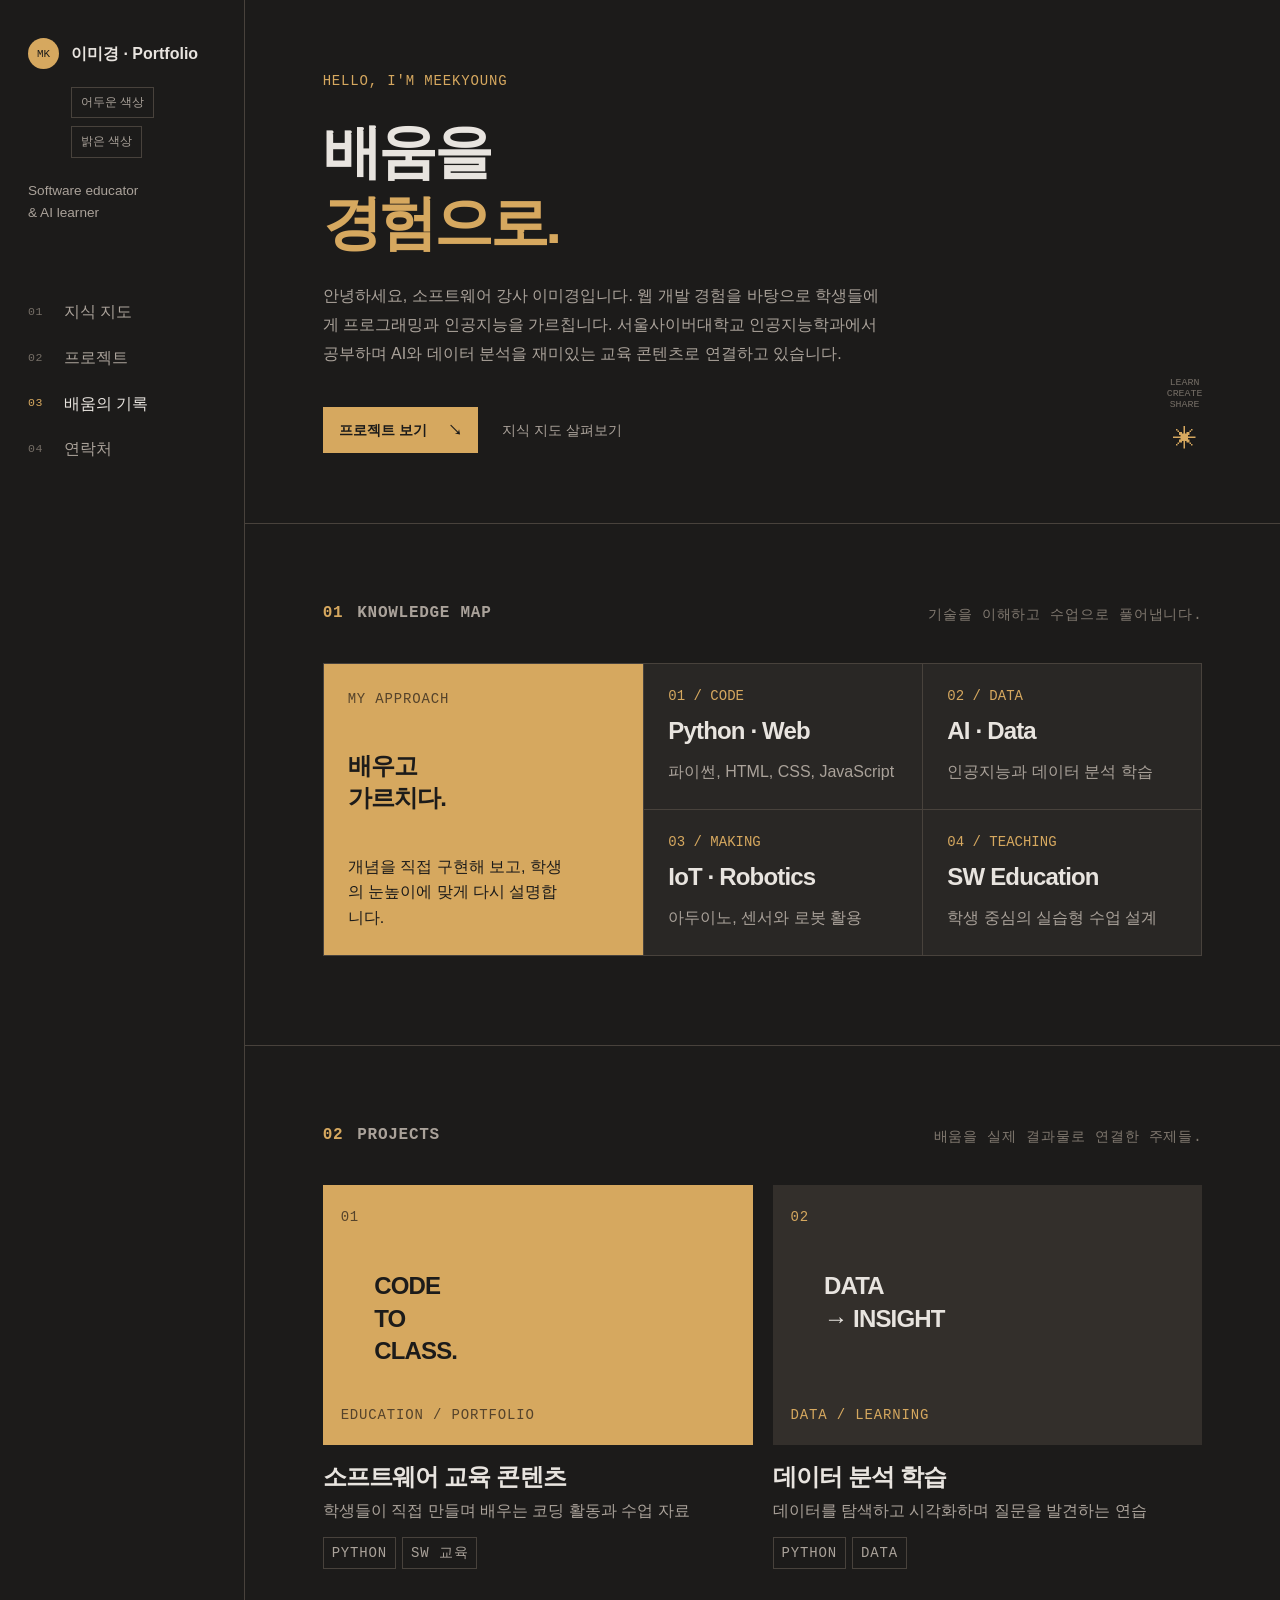
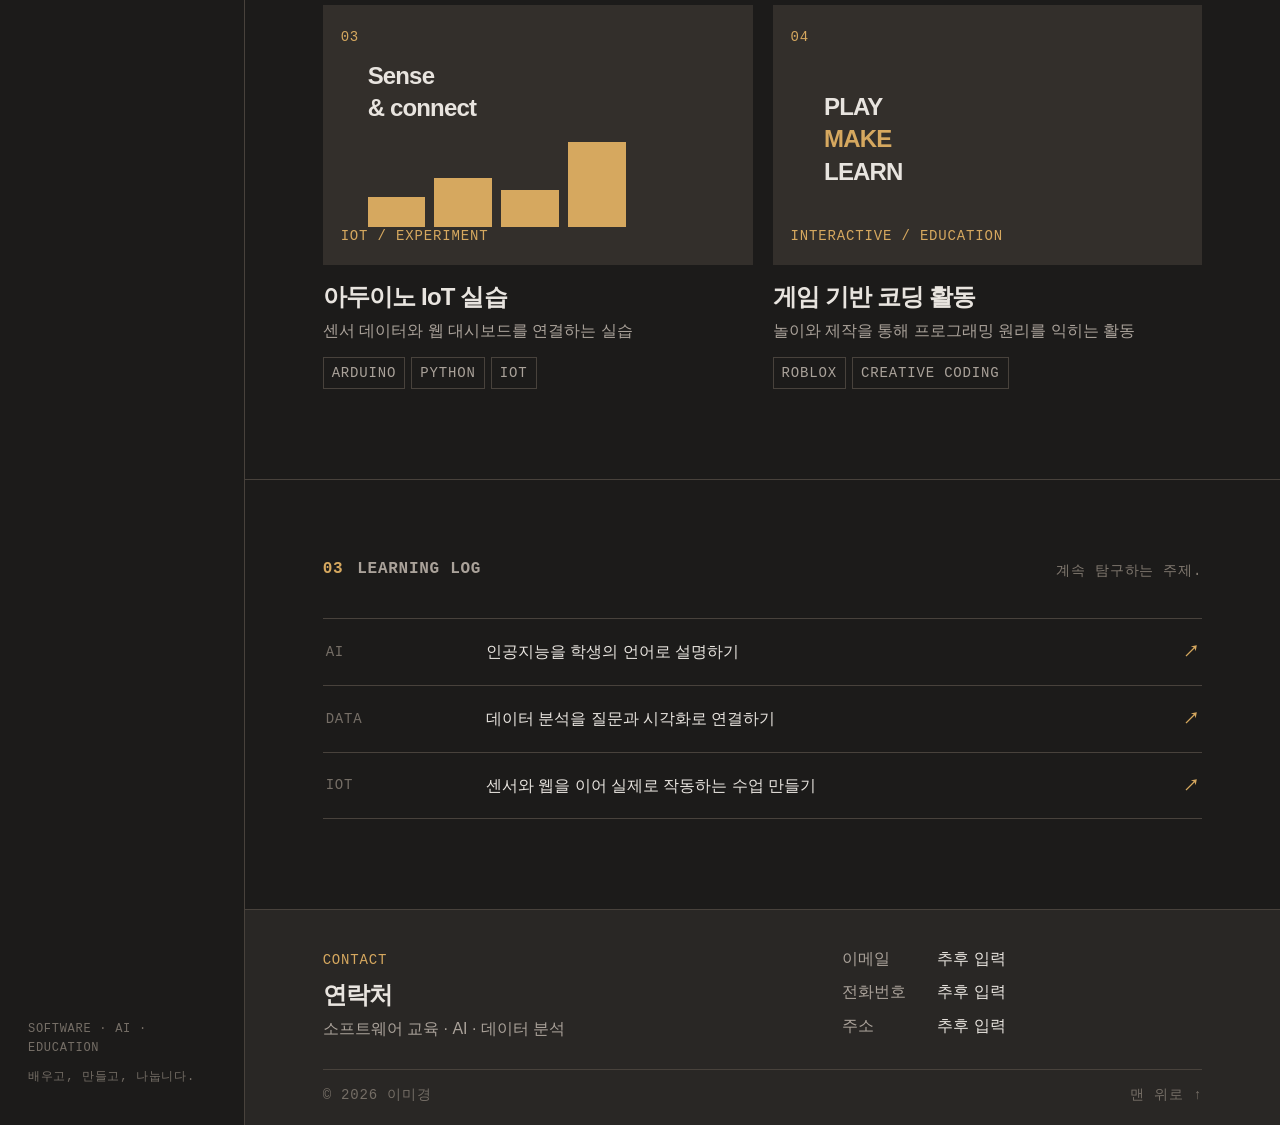
==== dark.html @ 1f7ee72e "0927_commit_3" ====
<!doctype html>
<html lang="ko">
  <head>
    <meta charset="UTF-8">
    <meta name="viewport" content="width=device-width, initial-scale=1">
    <meta name="description" content="이미경의 소프트웨어 교육·인공지능·데이터 분석 포트폴리오">
    <title>이미경 | 소프트웨어 교육 포트폴리오</title>
    <link rel="stylesheet" href="styles_dark.css">
    <script defer src="script.js"></script>
  </head>
  <body>
    <div class="site-frame">
      <aside class="sidebar">
        <a class="identity" href="#top">
            <span class="identity-mark">MK</span>
            <span>이미경 · Portfolio</span>
        </a>
        <div class="theme-choice" role="navigation">
          <a class="theme-link theme-dark" href="index.html">어두운 색상</a>
          <a class="theme-link theme-light" href="light.html">밝은 색상</a>
        </div>
        <p class="role">Software educator<br >& AI learner</p>
        <nav class="side-nav">
          <a href="#knowledge"><span>01</span> 지식 지도</a>
          <a href="#projects"><span>02</span> 프로젝트</a>
          <a href="#learning"><span>03</span> 배움의 기록</a>
          <a href="#contact"><span>04</span> 연락처</a>
        </nav>
        <div class="sidebar-bottom">
          <span>SOFTWARE · AI · EDUCATION</span>
          <span>배우고, 만들고, 나눕니다.</span>
        </div>
      </aside>
      <main id="top" class="content">
        <section id="about" class="intro section-block">
          <div class="intro-content">
            <p class="label">HELLO, I'M MEEKYOUNG</p>
            <h1>배움을<br><em>경험으로.</em></h1>
            <p class="intro-text">
              안녕하세요, 소프트웨어 강사 이미경입니다. 웹 개발 경험을 바탕으로
              학생들에게 프로그래밍과 인공지능을 가르칩니다. 서울사이버대학교
              인공지능학과에서 공부하며 AI와 데이터 분석을 재미있는 교육
              콘텐츠로 연결하고 있습니다.
            </p>
            <div class="intro-links">
              <a class="button" href="#projects">프로젝트 보기 <span>↘</span></a>
              <a class="under-link" href="#knowledge">지식 지도 살펴보기</a>
            </div>
          </div>
          <div class="intro-stamp">
            <span>LEARN<br>CREATE<br>SHARE</span><b>✳</b>
          </div>
        </section>

        <!-- Knowledge map -->
        <section id="knowledge" class="section-block">
          <div class="section-head">
            <div class="section-meta">
              <span>01</span><span>Knowledge map</span>
            </div>
            <p>기술을 이해하고 수업으로 풀어냅니다.</p>
          </div>
          <div class="knowledge-grid">
            <div class="knowledge-feature">
              <span class="label">MY APPROACH</span>
              <strong>배우고<br><em>가르치다.</em></strong>
              <p>
                개념을 직접 구현해 보고, 학생의 눈높이에 맞게 다시 설명합니다.
              </p>
            </div>
            <div class="knowledge-item">
              <span>01 / CODE</span><strong>Python · Web</strong>
              <p>파이썬, HTML, CSS, JavaScript</p>
            </div>
            <div class="knowledge-item">
              <span>02 / DATA</span><strong>AI · Data</strong>
              <p>인공지능과 데이터 분석 학습</p>
            </div>
            <div class="knowledge-item">
              <span>03 / MAKING</span><strong>IoT · Robotics</strong>
              <p>아두이노, 센서와 로봇 활용</p>
            </div>
            <div class="knowledge-item">
              <span>04 / TEACHING</span><strong>SW Education</strong>
              <p>학생 중심의 실습형 수업 설계</p>
            </div>
          </div>
        </section>

        
        <!-- project map -->
        <section id="projects" class="section-block">
          <div class="section-head">
            <div class="section-meta"><span>02</span><span>Projects</span></div>
            <p>배움을 실제 결과물로 연결한 주제들.</p>
          </div>
          <div class="projects-grid">
            <article class="project-card">
              <div class="project-art art-archive">
                <span>01</span><b>CODE<br>TO<br>CLASS.</b><i>education / portfolio</i>
              </div>
              <div class="project-copy">
                <div>
                  <h3>소프트웨어 교육 콘텐츠</h3>
                  <p>학생들이 직접 만들며 배우는 코딩 활동과 수업 자료</p>
                </div>
              </div>
              <div class="tags"><span>Python</span><span>SW 교육</span></div>
            </article>
            <article class="project-card">
              <div class="project-art art-timer">
                <span>02</span><b>DATA<br>→ INSIGHT</b><i>data / learning</i>
              </div>
              <div class="project-copy">
                <div>
                  <h3>데이터 분석 학습</h3>
                  <p>데이터를 탐색하고 시각화하며 질문을 발견하는 연습</p>
                </div>
              </div>
              <div class="tags"><span>Python</span><span>Data</span></div>
            </article>
            <article class="project-card">
              <div class="project-art art-dashboard">
                <span>03</span>
                <div class="mini-chart">
                  <b>Sense<br>& connect</b>
                  <div><i></i><i></i><i></i><i></i></div>
                </div>
                <i>IoT / experiment</i>
              </div>
              <div class="project-copy">
                <div>
                  <h3>아두이노 IoT 실습</h3>
                  <p>센서 데이터와 웹 대시보드를 연결하는 실습</p>
                </div>
              </div>
              <div class="tags">
                <span>Arduino</span><span>Python</span><span>IoT</span>
              </div>
            </article>
            <article class="project-card">
              <div class="project-art art-experiment">
                <span>04</span><b>PLAY<br><em>MAKE</em><br>LEARN</b
                ><i>interactive / education</i>
              </div>
              <div class="project-copy">
                <div>
                  <h3>게임 기반 코딩 활동</h3>
                  <p>놀이와 제작을 통해 프로그래밍 원리를 익히는 활동</p>
                </div>
              </div>
              <div class="tags">
                <span>Roblox</span><span>Creative coding</span>
              </div>
            </article>
          </div>
        </section>
        
        
        <!-- learning  -->
        <section id="learning" class="section-block">
          <div class="section-head">
            <div class="section-meta">
              <span>03</span><span>Learning log</span>
            </div>
            <p>계속 탐구하는 주제.</p>
          </div>
          <div class="log-list">
            <div class="log-row">
              <span>AI</span><strong>인공지능을 학생의 언어로 설명하기</strong><b>↗</b>
            </div>
            <div class="log-row">
              <span>DATA</span><strong>데이터 분석을 질문과 시각화로 연결하기</strong><b>↗</b>
            </div>
            <div class="log-row">
              <span>IoT</span><strong>센서와 웹을 이어 실제로 작동하는 수업 만들기</strong><b>↗</b>
            </div>
          </div>
        </section>


        <!-- footer   -->        
        <footer id="contact" class="contact-footer">
          <div class="footer-main">
            <div class="footer-intro">
              <span class="label">CONTACT</span>
              <h2>연락처</h2>
              <p>소프트웨어 교육 · AI · 데이터 분석</p>
            </div>
            <dl class="contact-details">
              <div>
                <dt>이메일</dt>
                <dd>추후 입력</dd>
              </div>
              <div>
                <dt>전화번호</dt>
                <dd>추후 입력</dd>
              </div>
              <div>
                <dt>주소</dt>
                <dd>추후 입력</dd>
              </div>
            </dl>
          </div>
          <div class="footer-line">
            <span>© 2026 이미경</span><a href="#top">맨 위로 ↑</a>
          </div>
        </footer>

      </main>
    </div>
  </body>
</html>
---- styles_dark.css ----
:root {
  --bg: #1c1b1a;
  --surface: #292725;
  --surface-soft: #332f2b;
  --text: #e8e4df;
  --muted: #aaa29a;
  --line: #48423c;
  --accent: #d6a85f;
  --body-font: "Manrope", sans-serif;
  --meta-font: "DM Mono", monospace;
}

* { box-sizing: border-box; }
html { scroll-behavior: smooth; }
body { margin: 0; background: var(--bg); color: var(--text); font: 16px/1.6 var(--body-font); }
a { color: inherit; text-decoration: none; }
button { font: inherit; }

/* 공통 글자 스타일 */
.section-meta, .label, .side-nav a span, .sidebar-bottom,
.section-head > p, .project-art > span, .project-art > i,
.tags span, .log-row span, .footer-line {
  font-family: var(--meta-font);
  text-transform: uppercase;
  letter-spacing: 0.06em;
}

.section-meta { display: flex; align-items: center; gap: 14px; color: var(--muted); font-size: 0.9rem; }
.section-meta span:first-child, .label, .project-arrow, .log-row b { color: var(--accent); }
.label { margin: 0; font-size: 0.75rem; }

/* 전체 배치 */
.site-frame {
  display: grid;
  grid-template-columns: 245px minmax(0, 1fr);
  max-width: 1400px;
  margin: auto;
}
.sidebar {
  position: sticky;
  top: 0;
  display: flex;
  flex-direction: column;
  padding: 38px 28px;
  border-right: 1px solid var(--line);
}
.content { min-width: 0; }
.section-block { padding: 50px 7.5%; border-bottom: 1px solid var(--line); }
.section-head { display: flex; align-items: flex-end; justify-content: space-between; margin-bottom: 30px; }
.section-head > p { margin: 0; color: #817970; font-size: 0.68rem; }

/* 왼쪽 메뉴 */
.identity { display: flex; align-items: center; gap: 12px; font-size: 0.95rem; font-weight: 700; }
.identity-mark {
  display: grid;
  width: 31px;
  height: 31px;
  place-items: center;
  border-radius: 50%;
  background: var(--accent);
  color: var(--bg);
  font: 0.68rem var(--meta-font);
}
.role { margin: 22px 0 76px; color: var(--muted); font-size: 0.85rem; }
.side-nav { display: grid; gap: 20px; }
.side-nav a { display: flex; align-items: center; gap: 14px; color: var(--muted); font-size: 1rem; }
.side-nav a span { width: 22px; color: #756e66; font-size: 0.72rem; }
.side-nav a:hover, .side-nav a.active { color: var(--text); }
.side-nav a.active span { color: var(--accent); }
.sidebar-bottom { display: grid; gap: 9px; margin-top: auto; color: #756e66; font-size: 0.64rem; }
.availability { color: var(--muted); }
.availability i { display: inline-block; width: 6px; height: 6px; margin-right: 7px; border-radius: 50%; background: var(--accent); }

/* 소개 */
.intro {
  position: relative;
  display: grid;
  grid-template-columns: 130px 1fr auto;
  gap: 40px;
  min-height: 620px;
  padding-top: 72px;
}
.intro-content h1 { margin: 38px 0 32px; font-size: clamp(4rem, 8vw, 8.7rem); line-height: 0.88; letter-spacing: -0.1em; }
h1 em, h2 em { color: var(--accent); font-style: italic; }
.intro-text, .body-copy { color: var(--muted); line-height: 1.8; }
.intro-text { max-width: 420px; margin: 0; }
.intro-links { display: flex; align-items: center; gap: 24px; margin-top: 38px; }
.button { padding: 12px 16px; background: var(--accent); color: var(--bg); font-size: 0.75rem; font-weight: 700; }
.button span { margin-left: 18px; }
.under-link, .contact-mail { color: var(--muted); font-size: 0.85rem; }
.intro-stamp {
  align-self: end;
  display: flex;
  flex-direction: column;
  align-items: center;
  gap: 15px;
  color: #756e66;
  font: 0.62rem var(--meta-font);
  text-align: center;
}
.intro-stamp b { color: var(--accent); font: 2.2rem var(--body-font); }

/* 지식 영역 */
.knowledge-grid {
  display: grid;
  grid-template-columns: 1.15fr 1fr 1fr;
  grid-template-rows: repeat(2, 145px);
  gap: 1px;
  border: 1px solid var(--line);
  background: var(--line);
}
.knowledge-feature, .knowledge-item { display: flex; flex-direction: column; justify-content: space-between; padding: 24px; }
.knowledge-feature { grid-row: 1 / 3; background: var(--accent); color: var(--bg); }
.knowledge-feature .label { color: #55432b; }
.knowledge-feature strong { font-size: 2.9rem; line-height: 0.9; letter-spacing: -0.08em; }
.knowledge-feature strong em { font-style: italic; }
.knowledge-feature p, .knowledge-item p { margin: 0; font-size: 0.78rem; }
.knowledge-feature p { max-width: 220px; }
.knowledge-item { background: var(--surface); }
.knowledge-item > span { color: var(--accent); font: 0.68rem var(--meta-font); }
.knowledge-item strong { font-size: 1.55rem; }
.knowledge-item p { color: var(--muted); }

/* 프로젝트 */
.projects-grid { display: grid; grid-template-columns: repeat(2, minmax(0, 1fr)); gap: 36px 20px; }
.project-card { min-width: 0; }
.project-trigger { cursor: pointer; }
.project-art { position: relative; height: 260px; overflow: hidden; padding: 18px; background: var(--surface-soft); }
.project-art > span, .project-art > i { color: var(--accent); font-size: 0.65rem; }
.project-art > i { position: absolute; bottom: 18px; left: 18px; font-style: normal; }
.project-art > b { position: absolute; top: 28%; left: 12%; font-size: 3.5rem; line-height: 0.88; letter-spacing: -0.08em; }
.project-art em { color: var(--accent); }
.art-archive { background: var(--accent); color: var(--bg); }
.art-archive > span, .art-archive > i { color: #55432b; }
.art-timer, .art-dashboard, .art-experiment { background: var(--surface-soft); }
.mini-chart { position: absolute; inset: 55px 45px 38px; display: flex; flex-direction: column; justify-content: space-between; }
.mini-chart b { font-size: 1.8rem; line-height: 0.9; }
.mini-chart > div { display: flex; align-items: end; gap: 9px; height: 85px; }
.mini-chart i { width: 17%; background: var(--accent); }
.mini-chart i:nth-child(1) { height: 35%; }
.mini-chart i:nth-child(2) { height: 58%; }
.mini-chart i:nth-child(3) { height: 44%; }
.mini-chart i:nth-child(4) { height: 100%; }
.view-hint { position: absolute; right: 18px; bottom: 18px; color: var(--text); font: 0.62rem var(--meta-font); font-style: normal; }
.project-copy { display: flex; justify-content: space-between; gap: 16px; padding-top: 16px; }
.project-copy h3 { margin: 0 0 5px; font-size: 1.1rem; }
.project-copy p { margin: 0; color: var(--muted); font-size: 0.78rem; }
.tags { display: flex; gap: 6px; margin-top: 13px; }
.tags span { padding: 4px 8px; border: 1px solid var(--line); color: var(--muted); font-size: 0.62rem; }

/* 교육, 학습 기록, 연락처 */
.split-section, .contact-footer { display: grid; grid-template-columns: 130px 1fr; gap: 40px; }
.split-section h2, .contact-content h2 { line-height: 0.95; letter-spacing: -0.08em; }
.split-section h2 { margin: 30px 0; font-size: clamp(2.2rem, 4.5vw, 4.7rem); }
.body-copy { max-width: 550px; font-size: 0.9rem; }
.log-list, .footer-line { border-top: 1px solid var(--line); }
.log-row {
  display: grid;
  grid-template-columns: 140px 1fr 30px;
  gap: 20px;
  align-items: center;
  padding: 20px 3px;
  border-bottom: 1px solid var(--line);
}
.log-row span { color: #756e66; font-size: 0.68rem; }
.log-row strong { font-size: 0.9rem; font-weight: 500; }
.log-row b { text-align: right; }
.contact-footer { padding: 10px 10px; background: var(--surface); }
.contact-content h2 { margin:15px; font-size: clamp(2.7rem, 5.5vw, 6rem); }
.contact-mail span { margin-left: 12px; color: var(--accent); }
.footer-line {
  grid-column: 1 / -1;
  display: flex;
  justify-content: space-between;
  padding-top: 10px;
  margin-top: 20px;
  color: #756e66;
  font-size: 0.64rem;
}

/* 프로젝트 상세 창 */
.project-modal { position: fixed; inset: 0; z-index: 20; display: none; align-items: center; justify-content: center; padding: 24px; }
.project-modal.is-open { display: flex; }
.modal-backdrop { position: absolute; inset: 0; background: rgba(10, 9, 8, 0.85); }
.modal-panel {
  position: relative;
  z-index: 1;
  display: grid;
  grid-template-columns: 1fr 1fr;
  width: min(820px, 100%);
  overflow: hidden;
  border: 1px solid var(--line);
  background: var(--surface);
}
.modal-close { position: absolute; top: 10px; right: 14px; z-index: 2; border: 0; background: none; color: var(--text); font-size: 1.7rem; cursor: pointer; }
.modal-image { min-height: 390px; }
.modal-copy { padding: 65px 35px 35px; }
.modal-copy h2 { margin: 22px 0; font-size: 2rem; }
.modal-copy > p:not(.label) { color: var(--muted); font-size: 0.9rem; }
.modal-open { overflow: hidden; }/* Korean headings and content refinements */
.intro { grid-template-columns: 110px minmax(0, 1fr) 68px; min-height: 570px; }
.intro-content h1 { font-size: clamp(3.5rem, 6.2vw, 6.7rem); line-height: 1.13; letter-spacing: -0.085em; word-break: keep-all; }
.split-section h2, .contact-content h2 { line-height: 1.3; letter-spacing: -0.07em; word-break: keep-all; }
.knowledge-feature strong { font-size: clamp(2rem, 3vw, 3rem); line-height: 1.18; }
.knowledge-item strong { font-size: clamp(1.2rem, 1.8vw, 1.6rem); }
.project-art > b { font-size: clamp(2.4rem, 4vw, 3.5rem); }
.section-head > p, .knowledge-item p, .knowledge-feature p, .project-copy p, .body-copy { font-size: 0.9rem; }
.tags span, .label, .project-art > span, .project-art > i, .log-row span, .sidebar-bottom, .footer-line { font-size: 0.75rem; }
.log-row { cursor: default; }
:focus-visible { outline: 2px solid var(--accent); outline-offset: 4px; }
@media (prefers-reduced-motion: reduce) { html { scroll-behavior: auto; } }
@media (max-width: 1050px) {
  .site-frame { grid-template-columns: 205px minmax(0,1fr); }
  .sidebar { padding: 30px 18px; }
  .intro { grid-template-columns: minmax(0,1fr); gap: 18px; min-height: 520px; }
  .intro-stamp { display: none; }
  .knowledge-grid { grid-template-columns: repeat(2,minmax(0,1fr)); grid-template-rows: auto; }
  .knowledge-feature { grid-row: auto; min-height: 225px; }
  .knowledge-item { min-height: 145px; }
}
@media (max-width: 700px) {
  .site-frame { display: block; }
  .sidebar { position: relative; padding: 22px 5%; border-right: 0; border-bottom: 1px solid var(--line); }
  .role, .sidebar-bottom { display: none; }
  .side-nav { display: flex; overflow-x: auto; gap: 22px; margin-top: 20px; padding-bottom: 7px; white-space: nowrap; }
  .side-nav a { gap: 5px; flex: none; font-size: 0.85rem; }
  .section-block { padding: 48px 5%; }
  .intro { min-height: 460px; }
  .intro-content h1 { margin: 25px 0; font-size: clamp(3.3rem, 11vw, 5rem); }
  .section-head { display: block; }
  .section-head > p { margin-top: 12px; }
  .projects-grid { grid-template-columns: 1fr; }
  .split-section, .contact-footer { display: block; padding: 48px 5%; }
  .split-section h2, .contact-content h2 { font-size: clamp(2.2rem, 8vw, 3.7rem); }
  .footer-line { gap: 12px; flex-wrap: wrap; }
}
@media (max-width: 450px) {
  .knowledge-grid { grid-template-columns: 1fr; }
  .knowledge-feature { min-height: 200px; }
  .knowledge-item { min-height: 130px; }
  .intro-links { align-items: flex-start; flex-direction: column; gap: 18px; }
  .log-row { grid-template-columns: 48px minmax(0,1fr) 20px; gap: 10px; }
}

/* 색상 버전 선택 */
.theme-choice { display:flex; flex-wrap:wrap; gap:8px; margin:18px 0 0 43px; }
.theme-link { padding:6px 9px; border:1px solid var(--line); color:var(--muted); font-size:.78rem; line-height:1.4; }
.theme-link:hover, .theme-link:focus-visible { color:var(--text); border-color:var(--accent); }
.theme-dark-page .theme-dark { background:var(--accent); border-color:var(--accent); color:var(--bg); font-weight:700; }
@media(max-width:700px) { .theme-choice { margin:14px 0 0; } }

/* 두 버전 공통: 직립 글자와 간결한 연락처 푸터 */
em, i, h1 em, h2 em, .knowledge-feature strong em, .project-art em { font-style: normal; }
.contact-footer { display: block; padding: 36px 7.5% 18px; background: var(--surface); }
.footer-main { display: flex; justify-content: space-between; align-items: start; gap: 32px; }
.footer-intro h2 { margin: 8px 0 4px; font-size: clamp(1.35rem, 2vw, 1.75rem); line-height: 1.3; letter-spacing: -0.035em; }
.footer-intro > p { margin: 0; color: var(--muted); font-size: .85rem; }
.contact-details { display: grid; gap: 8px; min-width: min(360px, 100%); margin: 0; }
.contact-details > div { display: grid; grid-template-columns: 80px 1fr; gap: 15px; }
.contact-details dt { color: var(--muted); font-size: .85rem; }
.contact-details dd { margin: 0; font-size: .9rem; }
.contact-footer .footer-line { display: flex; justify-content: space-between; gap: 14px; margin-top: 28px; padding-top: 14px; }
.contact-footer .footer-line a:hover { color: var(--accent); }
@media (max-width: 700px) {
  .contact-footer { padding: 30px 5% 18px; }
  .footer-main { flex-direction: column; gap: 20px; }
  .contact-details { min-width: 0; }
  .contact-footer .footer-line { margin-top: 24px; }
}

/* 밝은 버전과 동일한 구성·글자 위계, 어두운 색상은 기존 토큰 유지 */
.intro {
  grid-template-columns: minmax(0, 1fr) auto;
  align-items: center;
  min-height: 490px;
  padding-top: 70px;
  padding-bottom: 70px;
}
.intro-content h1 { font-size: clamp(2.8rem, 5vw, 3.7rem); line-height: 1.2; letter-spacing: -.055em; margin: 24px 0; }
.intro-text { max-width: 560px; font-size: 1rem; }
.intro-stamp { align-self: end; }
.intro .button, .intro .under-link { font-size: .875rem; }
#knowledge, #projects, #learning {
  padding-top: clamp(58px, 6vw, 86px);
  padding-bottom: clamp(62px, 7vw, 96px);
}
.section-head { margin-bottom: 36px; }
.section-head .section-meta { font-weight: 700; letter-spacing: .045em; }
.section-meta, .side-nav a, .identity, .knowledge-item p, .knowledge-feature p,
.project-copy p, .body-copy, .log-row strong, .footer-intro > p,
.contact-details dt, .contact-details dd { font-size: 1rem; }
.label, .tags span, .knowledge-item > span, .project-art > span,
.project-art > i, .log-row span, .footer-line, .section-head > p { font-size: .875rem; }
.knowledge-feature strong, .knowledge-item strong, .project-copy h3,
.footer-intro h2, .mini-chart b, .project-art > b {
  font-size: 1.5rem; line-height: 1.35; letter-spacing: -.035em;
}
.project-art > b { top: 33%; }
.knowledge-feature strong { letter-spacing: -.035em; }
.intro-stamp b { font-size: 1.5rem; }
@media (max-width: 1050px) { .intro { grid-template-columns: minmax(0, 1fr); } }
@media (max-width: 700px) {
  .intro { min-height: 430px; padding-top: 60px; padding-bottom: 60px; }
  .intro-content h1 { font-size: clamp(2.6rem, 9vw, 3.3rem); }
  .section-head { margin-bottom: 28px; }
}
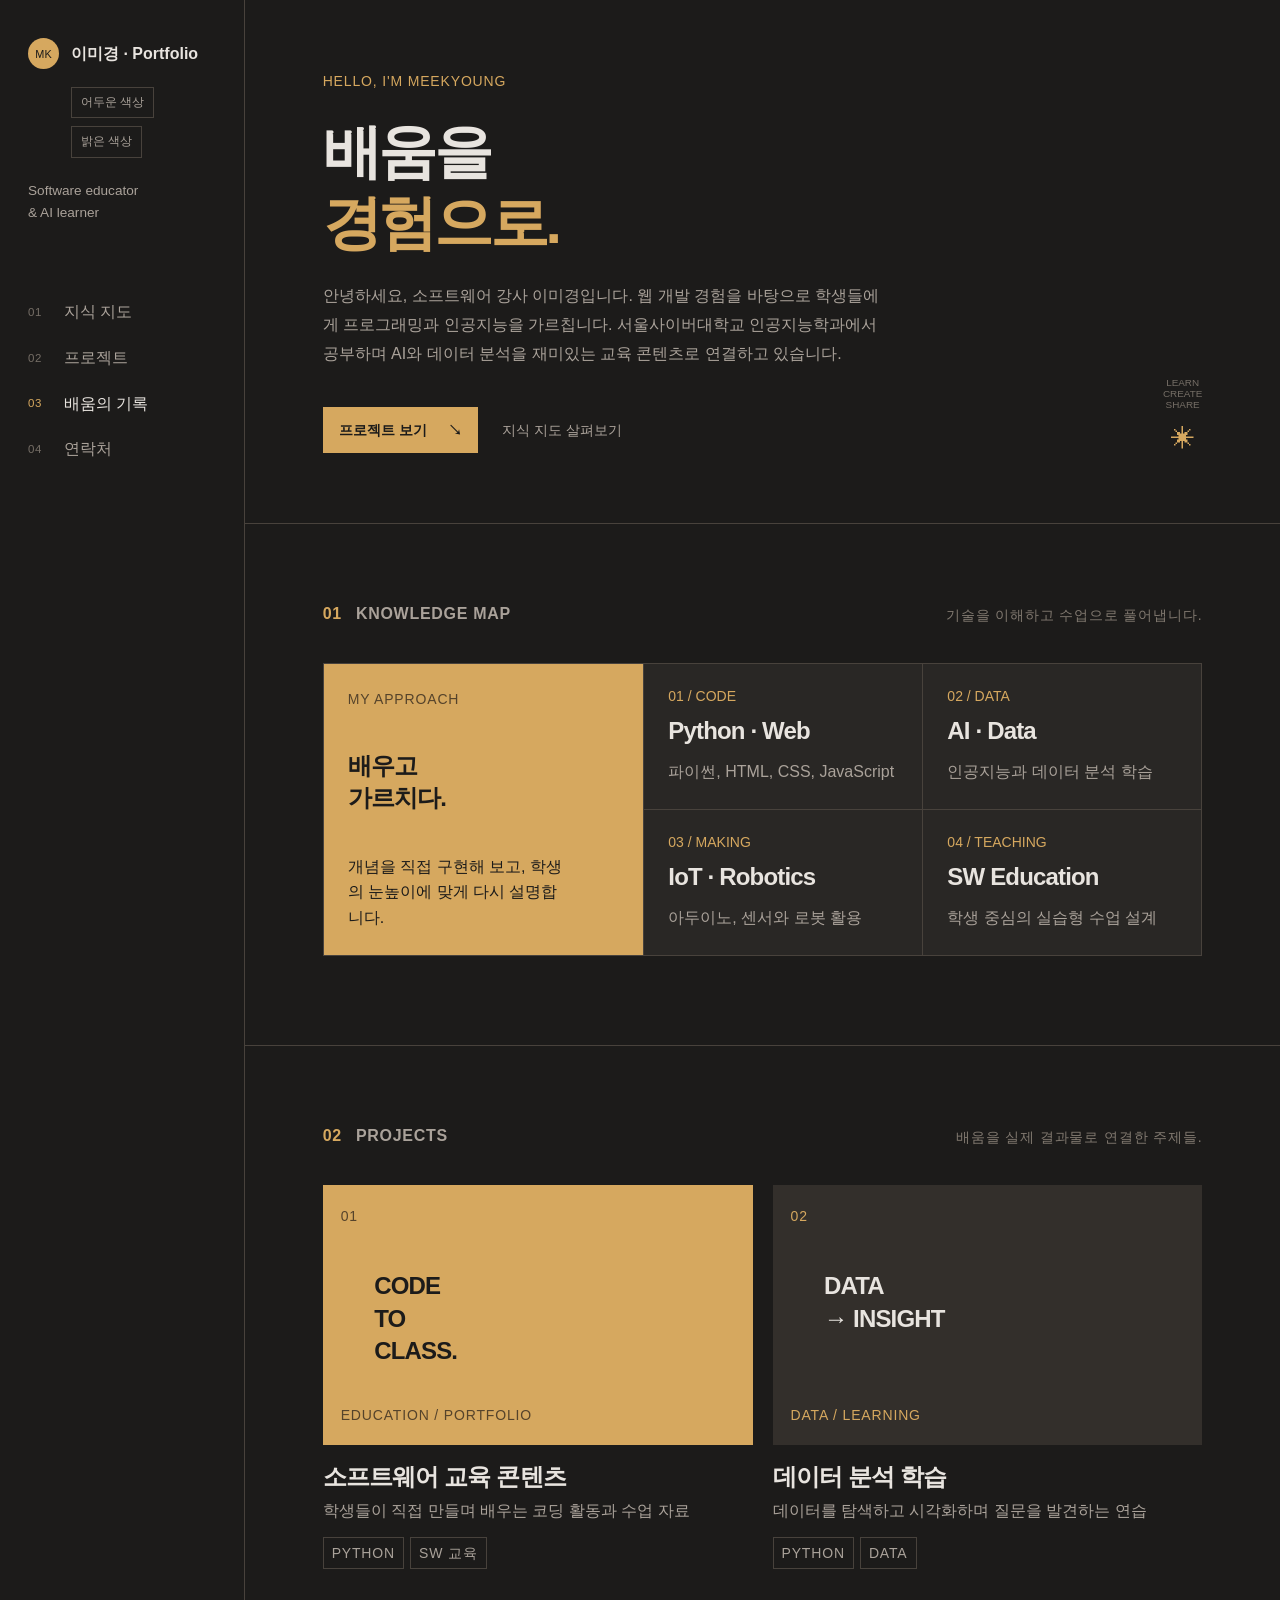
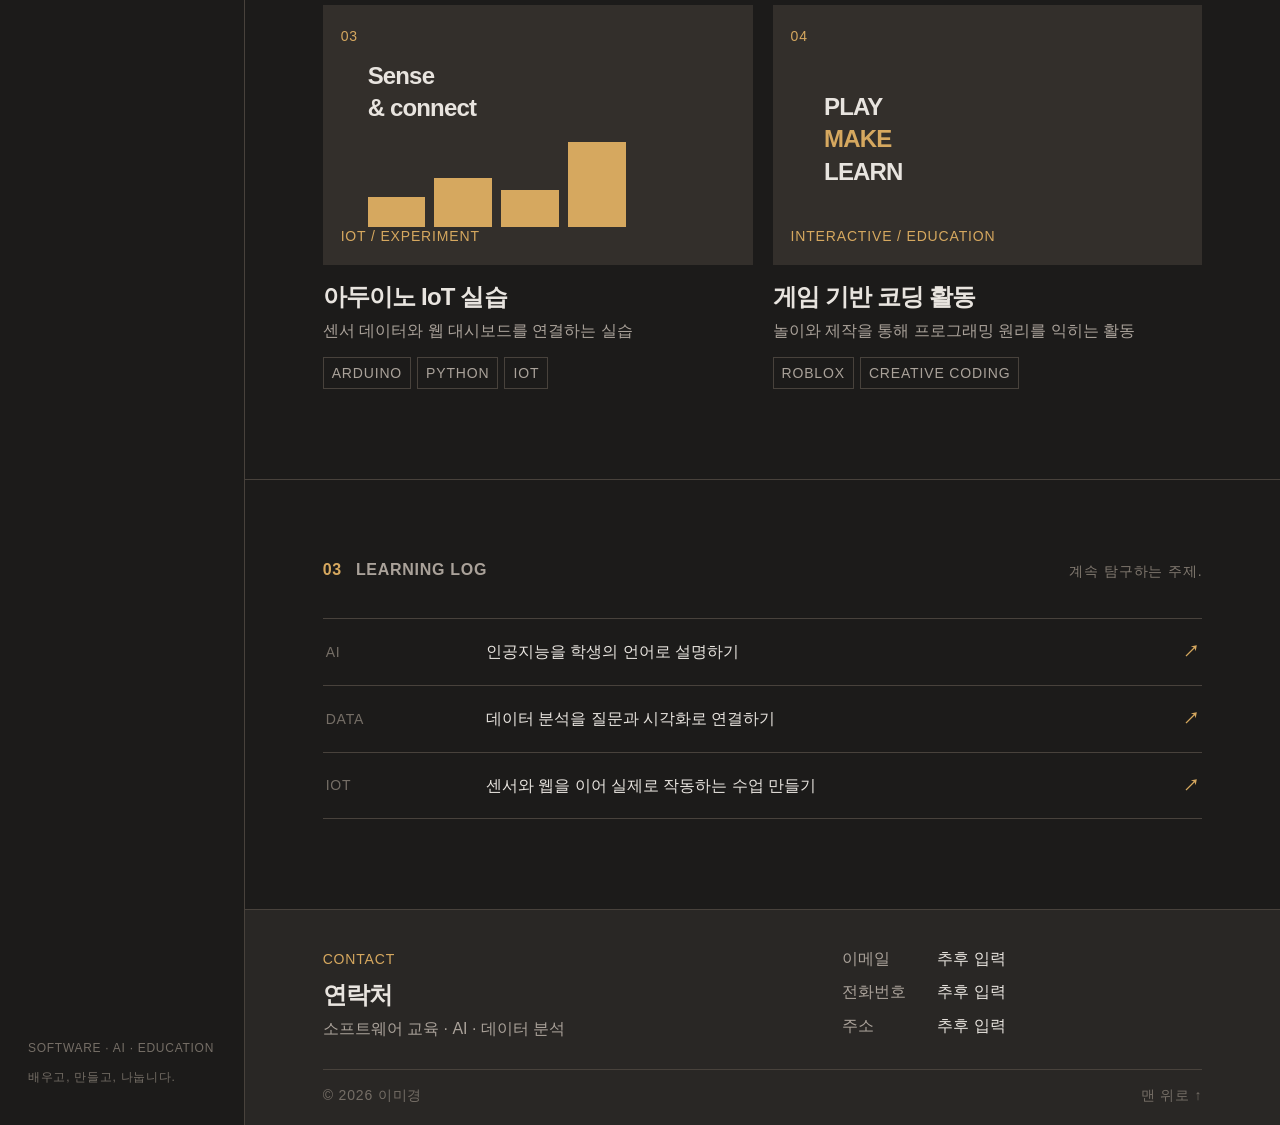
==== commit 7e40dca6: "0927_commit_4" ====
--- a/dark.html
+++ b/dark.html
@@ -1,9 +1,7 @@
 <!doctype html>
 <html lang="ko">
   <head>
-    <meta charset="UTF-8">
     <meta name="viewport" content="width=device-width, initial-scale=1">
-    <meta name="description" content="이미경의 소프트웨어 교육·인공지능·데이터 분석 포트폴리오">
     <title>이미경 | 소프트웨어 교육 포트폴리오</title>
     <link rel="stylesheet" href="styles_dark.css">
     <script defer src="script.js"></script>
@@ -15,7 +13,7 @@
             <span class="identity-mark">MK</span>
             <span>이미경 · Portfolio</span>
         </a>
-        <div class="theme-choice" role="navigation">
+        <div class="theme-choice">
           <a class="theme-link theme-dark" href="index.html">어두운 색상</a>
           <a class="theme-link theme-light" href="light.html">밝은 색상</a>
         </div>
@@ -140,8 +138,7 @@
             </article>
             <article class="project-card">
               <div class="project-art art-experiment">
-                <span>04</span><b>PLAY<br><em>MAKE</em><br>LEARN</b
-                ><i>interactive / education</i>
+                <span>04</span><b>PLAY<br><em>MAKE</em><br>LEARN</b><i>interactive / education</i>
               </div>
               <div class="project-copy">
                 <div>
--- a/styles_dark.css
+++ b/styles_dark.css
@@ -7,7 +7,7 @@
   --line: #48423c;
   --accent: #d6a85f;
   --body-font: "Manrope", sans-serif;
-  --meta-font: "DM Mono", monospace;
+  --meta-font: "Manrope", sans-serif;
 }
 
 * { box-sizing: border-box; }
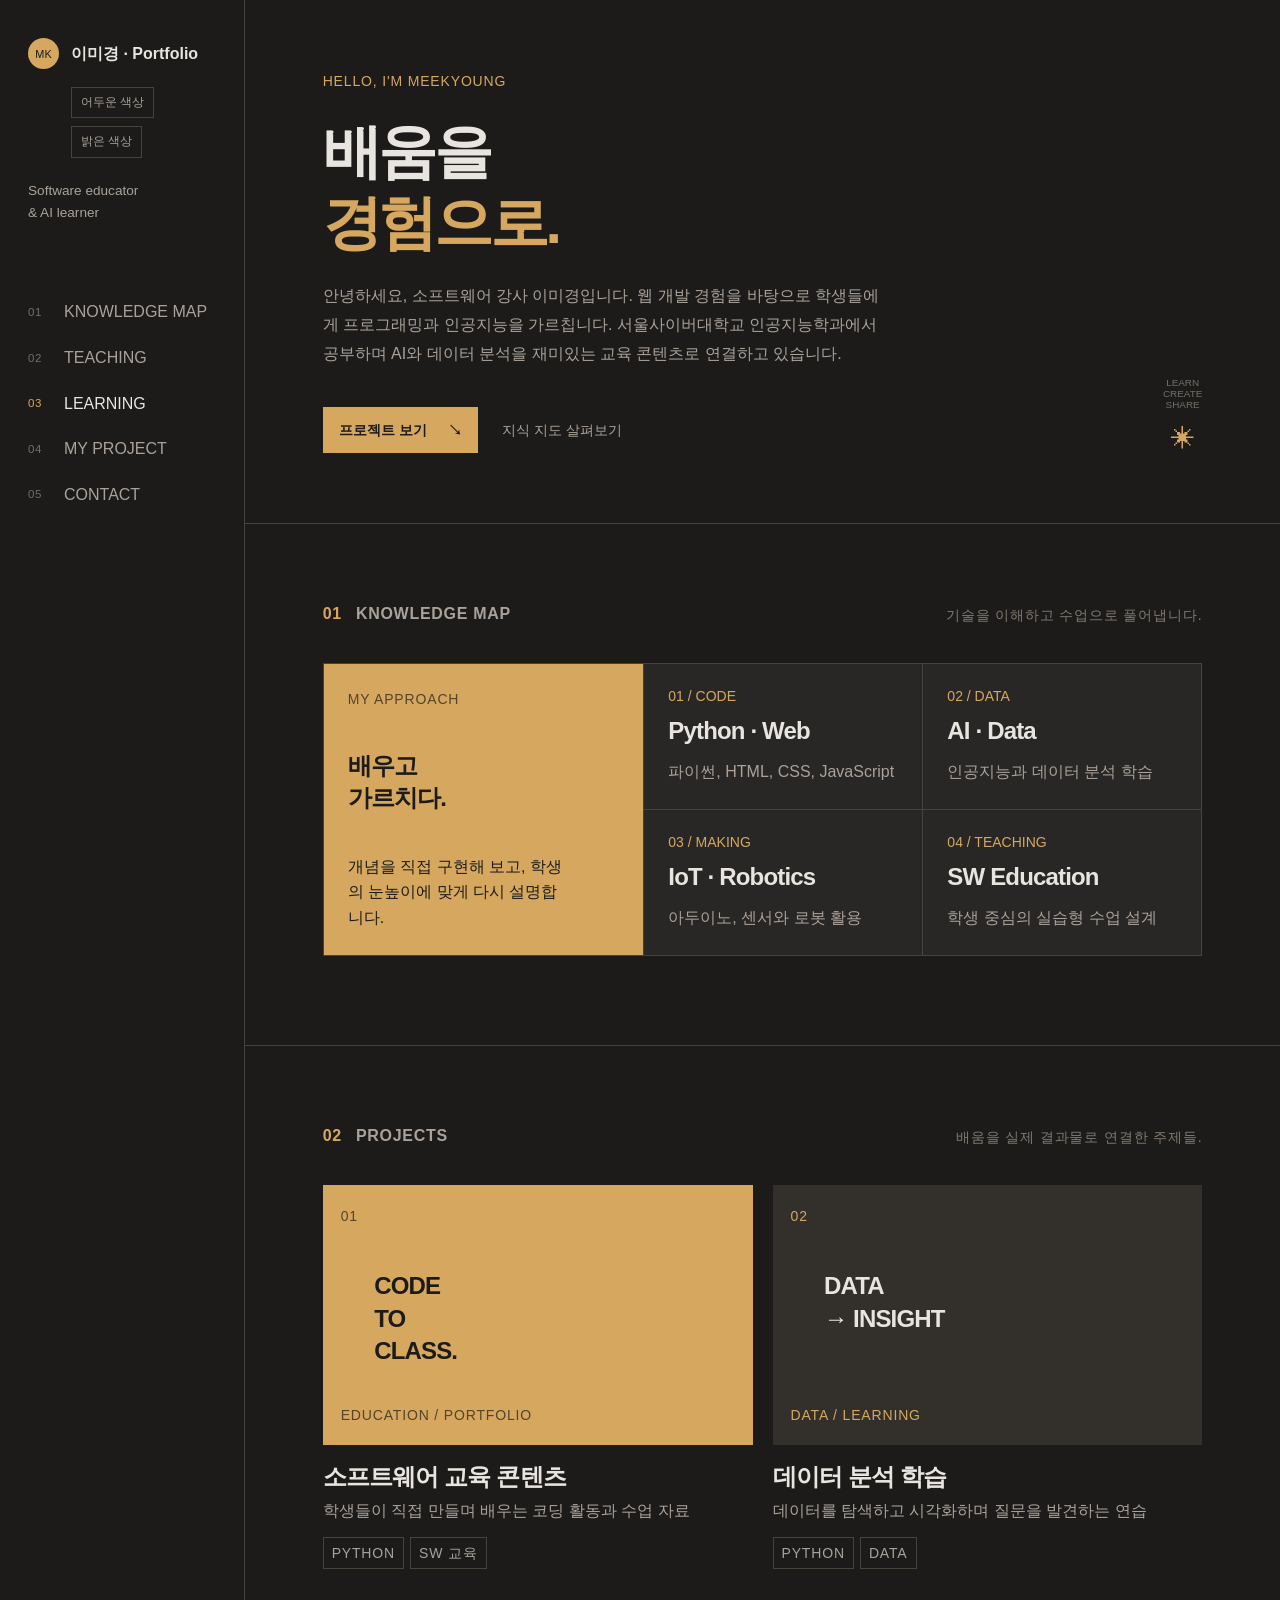
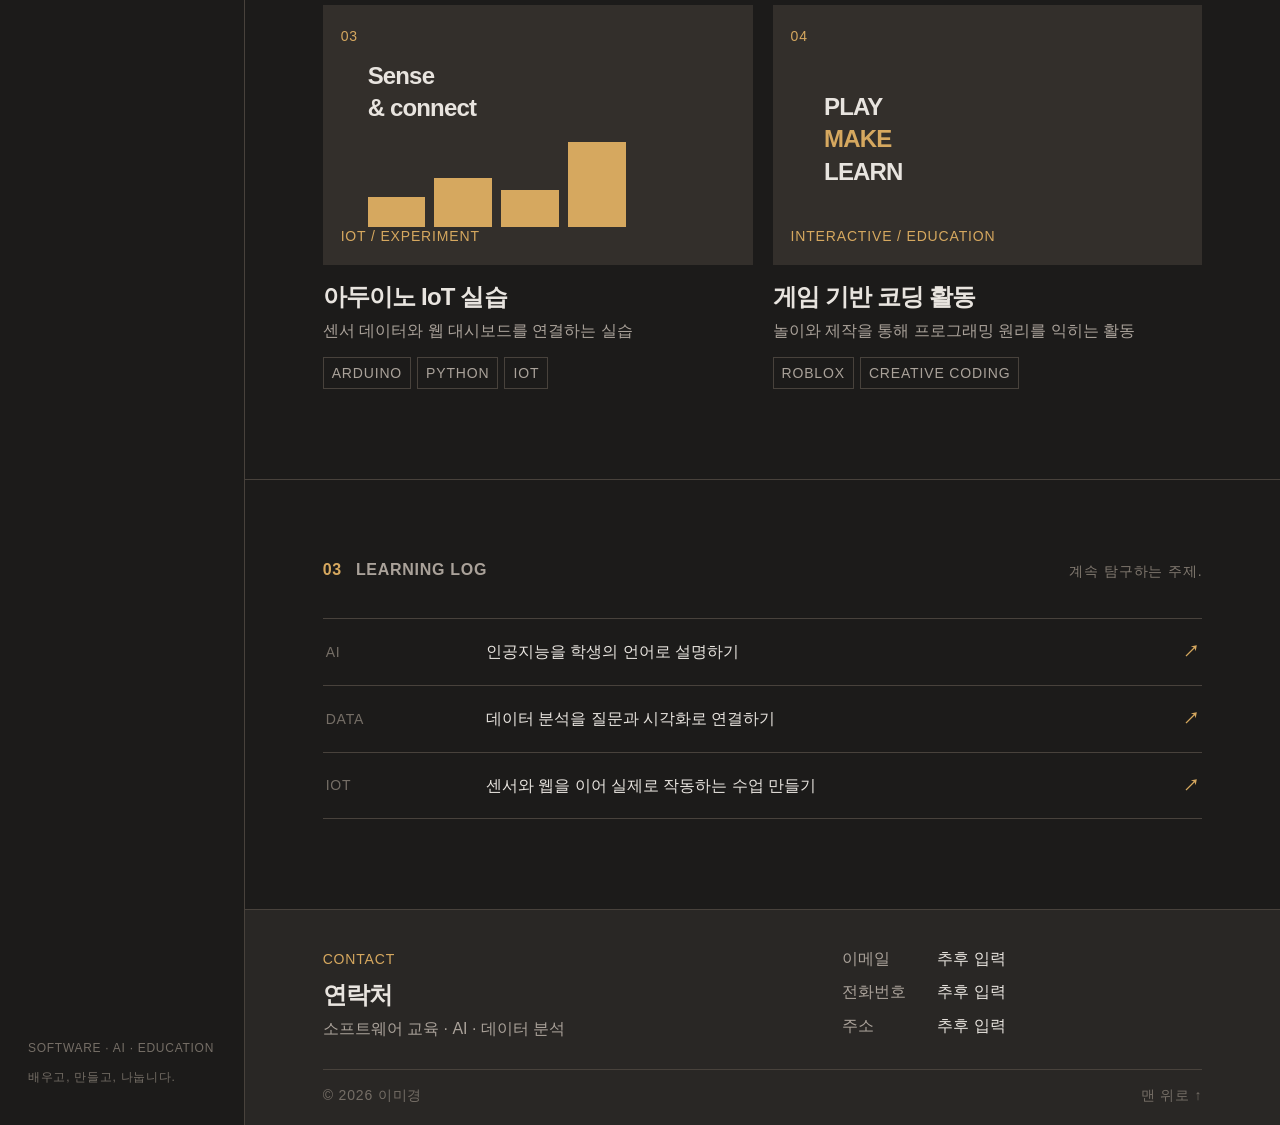
==== commit 687bd3dc: "0929_commit" ====
--- a/dark.html
+++ b/dark.html
@@ -19,10 +19,11 @@
         </div>
         <p class="role">Software educator<br >& AI learner</p>
         <nav class="side-nav">
-          <a href="#knowledge"><span>01</span> 지식 지도</a>
-          <a href="#projects"><span>02</span> 프로젝트</a>
-          <a href="#learning"><span>03</span> 배움의 기록</a>
-          <a href="#contact"><span>04</span> 연락처</a>
+          <a href="#knowledge"><span>01</span> KNOWLEDGE MAP </a>
+          <a href="#teaching"><span>02</span> TEACHING </a>
+          <a href="#learning"><span>03</span> LEARNING </a>
+          <a href="#projects"><span>04</span> MY PROJECT </a>
+          <a href="#contact"><span>05</span> CONTACT </a>
         </nav>
         <div class="sidebar-bottom">
           <span>SOFTWARE · AI · EDUCATION</span>
